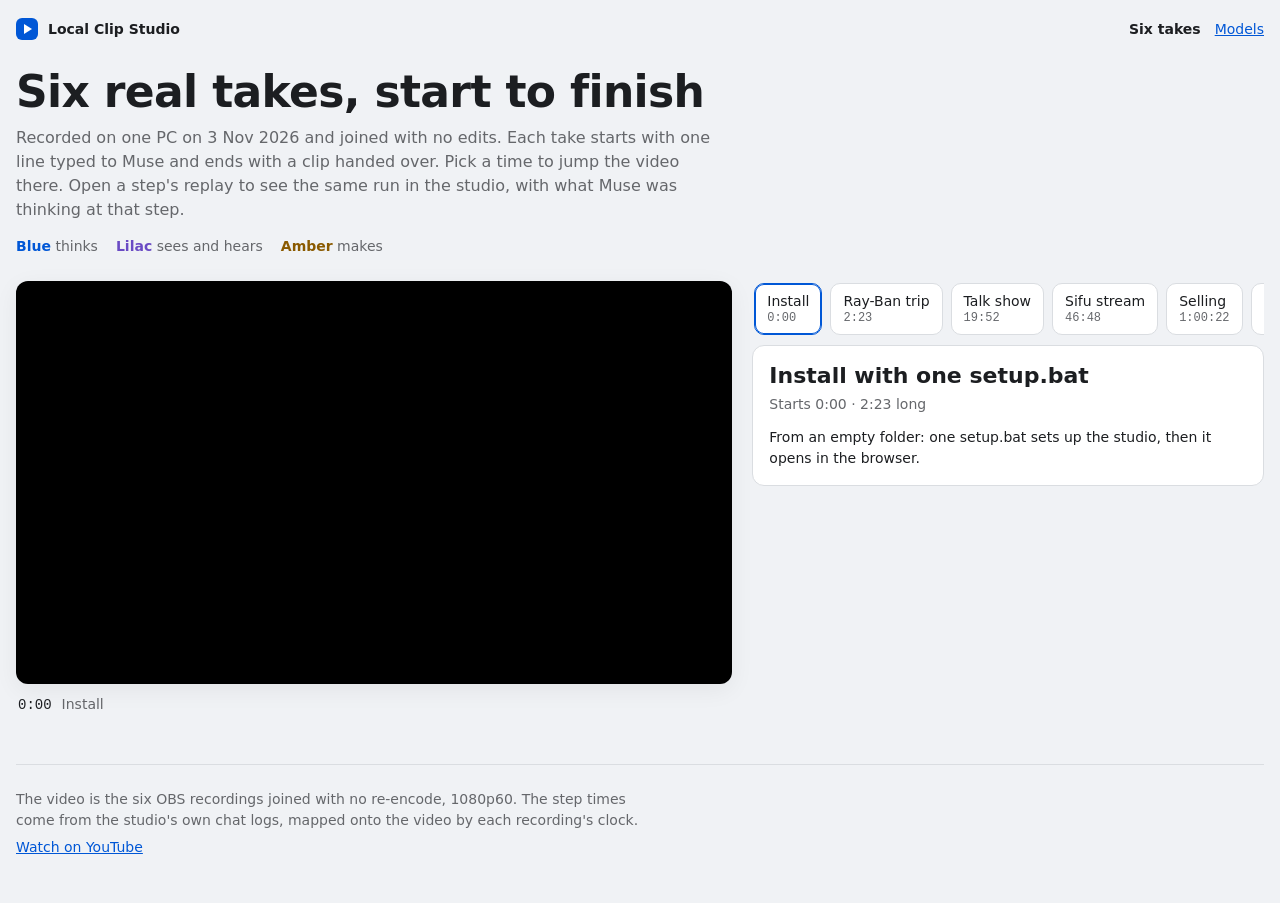
==== index.html @ e3bc7ef5 "Step-by-step replays of the five demo takes and the map of which Meta models ran, as a static site" ====
<!doctype html>
<html lang="en">
<head>
<meta charset="utf-8">
<meta name="viewport" content="width=device-width, initial-scale=1">
<title>Local Clip Studio Devlog</title>
<meta name="description" content="Six real takes of Local Clip Studio, uncut: every step Muse took, at its time in the video, with a replay of the same run.">
<style>
:root {
  --bg: #F0F2F5;
  --surface: #FFFFFF;
  --text: #1C1E21;
  --muted: #65676B;
  --line: #DADDE1;
  --think: #0057D6;
  --see: #6A4BC4;
  --make: #8A5A00;
  --you: #E7F0FF;
  --on-accent: #FFFFFF;
  --warn: #8A4B00;
  --shade: rgb(0 0 0 / 0.06);
  color-scheme: light;
}
@media (prefers-color-scheme: dark) {
  :root:not([data-theme="light"]) {
    --bg: #15171A;
    --surface: #1D2025;
    --text: #E4E6EA;
    --muted: #A0A8B3;
    --line: #2C3036;
    --think: #5B9BFF;
    --see: #CDBBFF;
    --make: #FFD27A;
    --you: #22324D;
    --on-accent: #0E1420;
    --warn: #F0A856;
    --shade: rgb(0 0 0 / 0.3);
    color-scheme: dark;
  }
}
:root[data-theme="dark"] {
  --bg: #15171A;
  --surface: #1D2025;
  --text: #E4E6EA;
  --muted: #A0A8B3;
  --line: #2C3036;
  --think: #5B9BFF;
  --see: #CDBBFF;
  --make: #FFD27A;
  --you: #22324D;
  --on-accent: #0E1420;
  --warn: #F0A856;
  --shade: rgb(0 0 0 / 0.3);
  color-scheme: dark;
}
* { box-sizing: border-box; }
html { -webkit-text-size-adjust: 100%; }
body {
  margin: 0;
  background: var(--bg);
  color: var(--text);
  font: 16px/1.5 system-ui, "Segoe UI", "Noto Sans Thai", "Leelawadee UI", sans-serif;
}
a { color: var(--think); }
:focus-visible { outline: 2px solid var(--think); outline-offset: 2px; border-radius: 6px; }
.mono { font-family: ui-monospace, "Cascadia Mono", Consolas, monospace; font-variant-numeric: tabular-nums; }
.wrap { max-width: 1320px; margin: 0 auto; padding: 0 16px; }
.top { display: flex; align-items: center; gap: 10px; padding: 18px 0 0; color: var(--muted); font-size: 14px; }
.top b { color: var(--text); font-weight: 650; }
.top nav { margin-left: auto; display: flex; gap: 14px; }
.top nav a[aria-current="page"] { color: var(--text); font-weight: 650; text-decoration: none; }
.mark { width: 22px; height: 22px; border-radius: 6px; background: var(--think); display: grid; place-items: center; }
.mark i { width: 0; height: 0; border-left: 8px solid var(--on-accent); border-top: 5px solid transparent; border-bottom: 5px solid transparent; margin-left: 2px; }
.intro { padding: 28px 0 24px; max-width: 70ch; }
.intro h1 { margin: 0 0 10px; font-size: clamp(28px, 4.4vw, 44px); line-height: 1.1; letter-spacing: -0.015em; text-wrap: balance; }
.intro p { margin: 0; color: var(--muted); }
.legend { display: flex; flex-wrap: wrap; gap: 6px 18px; margin-top: 14px; font-size: 14px; color: var(--muted); }
.legend span b { font-weight: 650; }
.think { color: var(--think); }
.see { color: var(--see); }
.make { color: var(--make); }
.grid { display: grid; grid-template-columns: minmax(0, 1fr); gap: 20px; padding-bottom: 48px; }
.grid > * { min-width: 0; }
.stage { position: sticky; top: 0; z-index: 3; background: var(--bg); padding: 8px 0 10px; margin: 0 -16px; padding-left: 16px; padding-right: 16px; }
.frame { position: relative; aspect-ratio: 16 / 9; background: #000; border-radius: 12px; overflow: hidden; box-shadow: 0 6px 24px var(--shade); }
.frame iframe, .frame #player { position: absolute; inset: 0; width: 100%; height: 100%; border: 0; }
.now { display: flex; gap: 10px; align-items: baseline; margin: 10px 2px 0; font-size: 14px; color: var(--muted); min-height: 21px; }
.now .mono { color: var(--text); }
.tabs { display: flex; gap: 8px; overflow-x: auto; padding: 2px 2px 10px; scrollbar-width: thin; }
.tab { flex: 0 0 auto; display: flex; flex-direction: column; align-items: flex-start; gap: 0; padding: 8px 12px; border: 1px solid var(--line); border-radius: 10px; background: var(--surface); color: var(--text); font: inherit; font-size: 14px; line-height: 1.3; cursor: pointer; text-align: left; }
.tab small { color: var(--muted); font-size: 12px; }
.tab[aria-selected="true"] { border-color: var(--think); box-shadow: inset 0 0 0 1px var(--think); }
.card { background: var(--surface); border: 1px solid var(--line); border-radius: 12px; padding: 16px; }
.card h2 { margin: 0 0 4px; font-size: 22px; line-height: 1.25; text-wrap: balance; }
.facts { margin: 0; color: var(--muted); font-size: 14px; }
.chips { display: flex; flex-wrap: wrap; gap: 6px; margin: 12px 0 0; padding: 0; list-style: none; }
.chips li { padding: 2px 9px; border: 1px solid currentColor; border-radius: 999px; font-size: 13px; }
.cost { margin: 12px 0 0; font-size: 14px; }
.cost b { font-weight: 650; }
.go { display: inline-flex; align-items: center; gap: 6px; margin-top: 14px; padding: 8px 14px; border-radius: 8px; background: var(--think); color: var(--on-accent); font-weight: 600; font-size: 14px; text-decoration: none; }
.go[aria-disabled="true"] { background: transparent; color: var(--muted); border: 1px dashed var(--line); font-weight: 500; }
.notes { margin: 14px 0 0; padding: 12px 14px; border-left: 3px solid var(--warn); background: var(--bg); border-radius: 0 8px 8px 0; font-size: 14px; }
.notes h3 { margin: 0 0 6px; font-size: 14px; color: var(--warn); }
.notes ul { margin: 0; padding-left: 18px; }
.notes p { margin: 8px 0 0; color: var(--muted); }
.list { list-style: none; margin: 12px 0 0; padding: 0; display: flex; flex-direction: column; gap: 2px; }
.row { display: grid; grid-template-columns: 76px minmax(0, 1fr) auto; gap: 4px 10px; align-items: start; padding: 8px 8px; border-radius: 8px; }
.row[aria-current="true"] { background: var(--surface); box-shadow: inset 3px 0 0 var(--think); }
.at { padding: 2px 6px; border: 0; border-radius: 6px; background: transparent; color: var(--think); font: inherit; font-size: 14px; cursor: pointer; text-align: left; }
.at:hover { background: var(--surface); }
.what { min-width: 0; }
.what b { font-weight: 600; }
.what .x { color: var(--muted); font-weight: 500; }
.ran { display: block; font-size: 13px; color: var(--muted); }
.ran span + span::before { content: "\00b7"; margin: 0 6px; color: var(--muted); }
.said { display: block; margin-top: 4px; padding: 6px 10px; border-radius: 10px; background: var(--you); color: var(--text); font-size: 14px; overflow-wrap: anywhere; }
.row.person .what b { color: var(--muted); font-weight: 600; font-size: 14px; }
.rep { font-size: 13px; white-space: nowrap; padding-top: 3px; }
.foot { padding: 24px 0 40px; border-top: 1px solid var(--line); color: var(--muted); font-size: 14px; }
.foot p { margin: 0 0 6px; max-width: 70ch; }
@media (min-width: 1000px) {
  .grid { grid-template-columns: minmax(0, 1.4fr) minmax(380px, 1fr); align-items: start; }
  .stage { top: 16px; margin: 0; padding: 0; border-radius: 12px; }
}
@media (max-width: 520px) {
  .row { grid-template-columns: 64px minmax(0, 1fr); }
  .rep { grid-column: 2; padding-top: 0; }
}
@media (prefers-reduced-motion: reduce) {
  * { scroll-behavior: auto !important; }
}
</style>
</head>
<body>
<div class="wrap">
  <header class="top"><span class="mark" aria-hidden="true"><i></i></span><b>Local Clip Studio</b><nav aria-label="Pages"><a href="index.html" aria-current="page">Six takes</a><a href="models.html">Models</a></nav></header>
  <section class="intro">
    <h1>Six real takes, start to finish</h1>
    <p>Recorded on one PC on 3 Nov 2026 and joined with no edits. Each take starts with one line typed to Muse and ends with a clip handed over. Pick a time to jump the video there. Open a step's replay to see the same run in the studio, with what Muse was thinking at that step.</p>
    <div class="legend" aria-label="Model colors"><span><b class="think">Blue</b> thinks</span><span><b class="see">Lilac</b> sees and hears</span><span><b class="make">Amber</b> makes</span></div>
  </section>
  <main class="grid">
    <div class="stage">
      <div class="frame"><div id="player"></div></div>
      <p class="now" aria-live="polite"><span class="mono" id="now-t">0:00</span><span id="now-what"></span></p>
    </div>
    <div>
      <div class="tabs" role="tablist" aria-label="Takes" id="tabs"></div>
      <section id="panel" role="tabpanel"></section>
    </div>
  </main>
  <footer class="foot">
    <p>The video is the six OBS recordings joined with no re-encode, 1080p60. The step times come from the studio's own chat logs, mapped onto the video by each recording's clock.</p>
    <p id="yt"></p>
  </footer>
</div>
<script src="data.js"></script>
<script>
(() => {
  const D = window.DEVLOG;
  const ROLE = { "Muse Spark": "think", "Muse Spark Open": "think", "Muse Glimmer": "think", "Muse Wonder": "see", "Muse Voice Transcribe": "see", "SAM 3.1": "see", "Muse Image": "make" };
  const SHORT = (m) => m.replace(/^Muse /, "");
  const clock = (s) => {
    s = Math.max(0, Math.round(s));
    const h = Math.floor(s / 3600), m = Math.floor((s % 3600) / 60), x = s % 60;
    const p = (n) => String(n).padStart(2, "0");
    return h ? h + ":" + p(m) + ":" + p(x) : m + ":" + p(x);
  };
  const el = (tag, cls, text) => {
    const e = document.createElement(tag);
    if (cls) e.className = cls;
    if (text !== undefined) e.textContent = text;
    return e;
  };
  const install = { name: "Install with one setup.bat", short: "Install", start: 0, end: D.takes[0].start, steps: [], asks: [], models: [], notes: [], pack: null, install: true };
  const SHORTS = { "20261103-084524-7163": "Ray-Ban trip", "20261103-095357-480d": "Talk show", "20261103-102238-4c1d": "Sifu stream", "20261103-122209-55b6": "Selling", "20261103-130922-c73c": "Product review", "20261103-140443-7c21": "Vlog" };
  const takes = [install].concat(D.takes.map((t) => Object.assign({ short: SHORTS[t.chat] || t.name }, t)));
  const replay = (t, n) => "replay/" + t.pack + "/" + (n ? "#step=" + n : "");
  const ytLink = (s) => "https://youtu.be/" + D.video + (s ? "?t=" + Math.floor(s) : "");
  document.getElementById("yt").innerHTML = "";
  const a = el("a", "", "Watch on YouTube");
  a.href = ytLink(0);
  document.getElementById("yt").append(a);

  let player = null;
  let shown = -1;
  let rows = [];
  const seek = (s) => {
    if (player && player.seekTo) {
      player.seekTo(s, true);
      player.playVideo();
      tick(s);
    } else {
      window.open(ytLink(s), "_blank", "noopener");
    }
  };
  const which = (s) => {
    for (let i = takes.length - 1; i >= 0; i -= 1) if (s >= takes[i].start) return i;
    return 0;
  };

  const groups = (t) => {
    const out = [];
    t.steps.forEach((s) => {
      const last = out[out.length - 1];
      if (last && last.kind === "step" && last.title === s.title) {
        last.count += 1;
        s.ran.forEach((m) => { if (last.ran.indexOf(m) < 0) last.ran.push(m); });
      } else {
        out.push({ kind: "step", t: s.t, title: s.title, n: s.n, count: 1, ran: s.ran.slice() });
      }
    });
    t.asks.forEach((p, i) => {
      const label = p.tapped ? "A tap on a moment card" : p.cut_in ? "A message while Muse works" : i === 0 ? "The ask" : "A message";
      out.push({ kind: "person", t: p.t, title: label, text: p.text.replace(/^\(tapped\)\s*/, "") });
    });
    return out.sort((x, y) => x.t - y.t || (x.kind === "person" ? -1 : 1));
  };

  const tabsBox = document.getElementById("tabs");
  const tabs = takes.map((t, i) => {
    const b = el("button", "tab");
    b.type = "button";
    b.setAttribute("role", "tab");
    b.setAttribute("aria-selected", "false");
    b.append(el("span", "", t.short), el("small", "mono", clock(t.start)));
    b.addEventListener("click", () => { show(i); seek(t.start); });
    tabsBox.append(b);
    return b;
  });

  const panel = document.getElementById("panel");
  const show = (i) => {
    if (i === shown) return;
    shown = i;
    tabs.forEach((b, j) => b.setAttribute("aria-selected", String(j === i)));
    tabs[i].scrollIntoView({ block: "nearest", inline: "nearest" });
    const t = takes[i];
    panel.textContent = "";
    const card = el("div", "card");
    card.append(el("h2", "", t.name));
    const steps = t.steps.length;
    card.append(el("p", "facts", "Starts " + clock(t.start) + " · " + clock(t.end - t.start) + " long" + (steps ? " · " + steps + " steps" : "")));
    if (t.install) {
      card.append(el("p", "cost", "From an empty folder: one setup.bat sets up the studio, then it opens in the browser."));
    }
    if (t.models.length) {
      const ul = el("ul", "chips");
      ul.setAttribute("aria-label", "Models that ran");
      t.models.forEach((m) => ul.append(el("li", ROLE[m], m)));
      card.append(ul);
      const c = el("p", "cost");
      const local = t.models.indexOf("Muse Glimmer") >= 0;
      c.innerHTML = "";
      c.append("Cloud cost: ", el("b", "", "Meta $" + t.meta_usd.toFixed(2)), ", ", el("b", "", "Baseten $" + t.baseten_usd.toFixed(2)), local ? ". Muse Glimmer ran on this computer." : ".");
      card.append(c);
    }
    if (!t.install) {
      const go = el("a", "go", t.pack ? "Open the replay" : "Video only, no replay");
      if (t.pack) { go.href = replay(t, 0); go.target = "_blank"; go.rel = "noopener"; } else { go.setAttribute("aria-disabled", "true"); }
      card.append(go);
    }
    if (t.notes.length) {
      const n = el("div", "notes");
      n.append(el("h3", "", "What went wrong on camera"));
      const ul = el("ul");
      t.notes.forEach((x) => ul.append(el("li", "", x)));
      n.append(ul, el("p", "", D.notes_status));
      card.append(n);
    }
    panel.append(card);
    const list = el("ol", "list");
    rows = groups(t).map((g) => {
      const li = el("li", "row" + (g.kind === "person" ? " person" : ""));
      li.dataset.t = g.t;
      const at = el("button", "at mono", clock(g.t));
      at.type = "button";
      at.setAttribute("aria-label", "Play from " + clock(g.t));
      at.addEventListener("click", () => seek(g.t));
      const what = el("div", "what");
      const b = el("b", "", g.title);
      if (g.count > 1) b.append(" ", el("span", "x", "×" + g.count));
      what.append(b);
      if (g.kind === "person") {
        what.append(el("span", "said", g.text));
      } else if (g.ran.length) {
        const r = el("span", "ran");
        g.ran.forEach((m) => r.append(el("span", ROLE[m], SHORT(m))));
        what.append(r);
      }
      li.append(at, what);
      if (g.kind === "step" && t.pack) {
        const rep = el("a", "rep", "Replay, step " + g.n + (g.count > 1 ? "–" + (g.n + g.count - 1) : ""));
        rep.href = replay(t, g.n);
        rep.target = "_blank";
        rep.rel = "noopener";
        li.append(rep);
      } else {
        li.append(el("span"));
      }
      list.append(li);
      return li;
    });
    panel.append(list);
  };

  const nowT = document.getElementById("now-t"), nowWhat = document.getElementById("now-what");
  let lastRow = null;
  const tick = (s) => {
    const i = which(s);
    show(i);
    nowT.textContent = clock(s);
    let cur = null;
    rows.forEach((r) => { if (Number(r.dataset.t) <= s) cur = r; });
    if (cur !== lastRow) {
      if (lastRow) lastRow.removeAttribute("aria-current");
      if (cur) cur.setAttribute("aria-current", "true");
      lastRow = cur;
    }
    const label = cur ? cur.querySelector(".what b").textContent : "";
    nowWhat.textContent = takes[i].short + (label ? " · " + label : "");
  };

  show(0);
  tick(0);

  window.onYouTubeIframeAPIReady = () => {
    player = new YT.Player("player", {
      host: "https://www.youtube-nocookie.com",
      videoId: D.video,
      playerVars: { rel: 0, playsinline: 1 },
      events: {
        onReady: () => {
          setInterval(() => {
            if (player.getPlayerState && player.getPlayerState() === YT.PlayerState.PLAYING) tick(player.getCurrentTime());
          }, 500);
        }
      }
    });
  };
  const s = document.createElement("script");
  s.src = "https://www.youtube.com/iframe_api";
  s.onerror = () => {
    const f = document.createElement("iframe");
    f.src = "https://www.youtube-nocookie.com/embed/" + D.video + "?rel=0";
    f.title = "Local Clip Studio devlog";
    f.allow = "encrypted-media; picture-in-picture; fullscreen";
    document.getElementById("player").replaceWith(f);
  };
  document.head.append(s);
})();
</script>
</body>
</html>
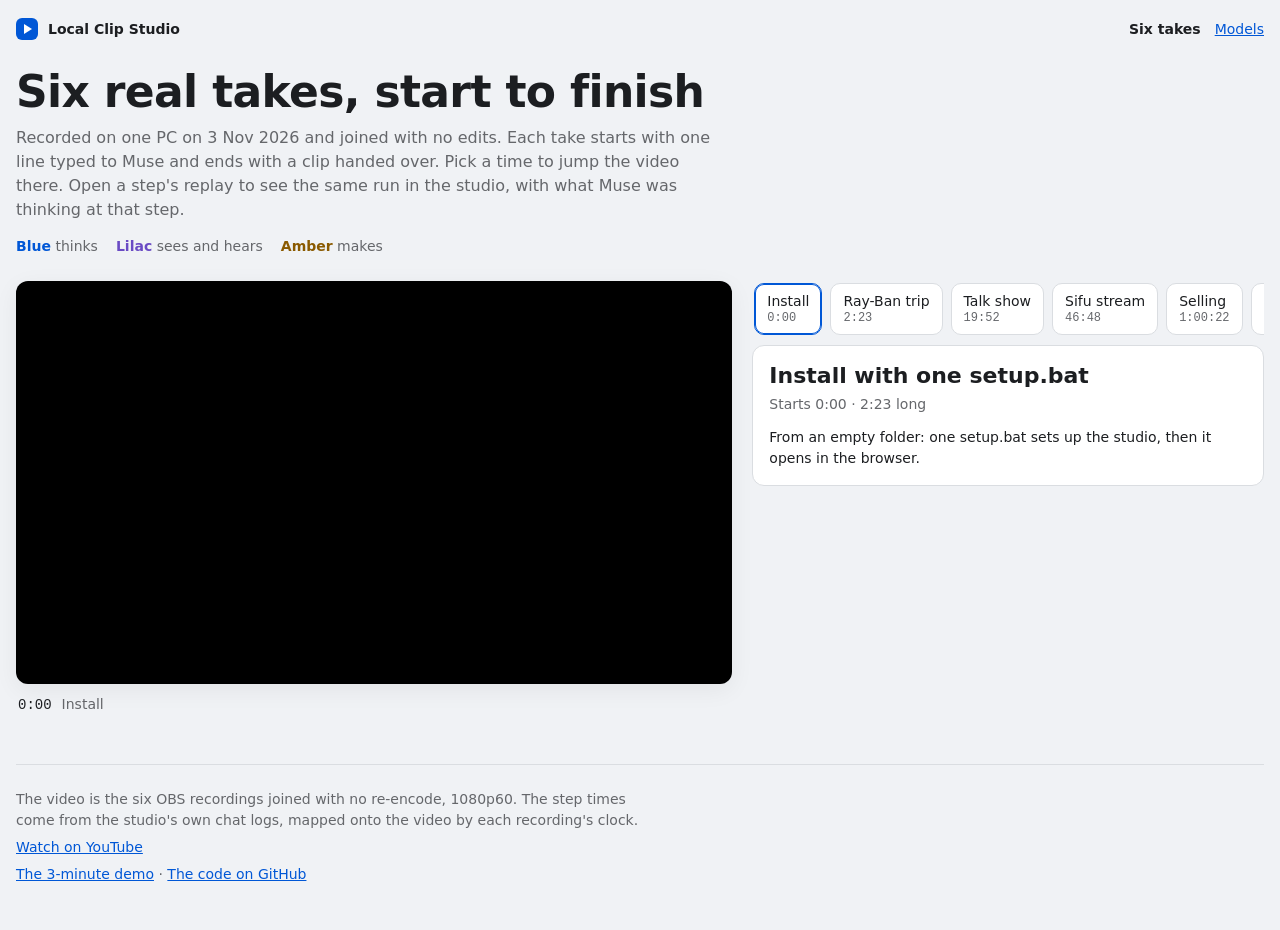
==== commit 1feac973: "The replays show the clip pictures the studio drew at each step, the sticker pictures and the vlog's" ====
--- a/index.html
+++ b/index.html
@@ -152,6 +152,7 @@
   <footer class="foot">
     <p>The video is the six OBS recordings joined with no re-encode, 1080p60. The step times come from the studio's own chat logs, mapped onto the video by each recording's clock.</p>
     <p id="yt"></p>
+    <p><a href="https://youtu.be/-Kbmh0N2bcA">The 3-minute demo</a> · <a href="https://github.com/ashirandev/local-clip-studio">The code on GitHub</a></p>
   </footer>
 </div>
 <script src="data.js"></script>
